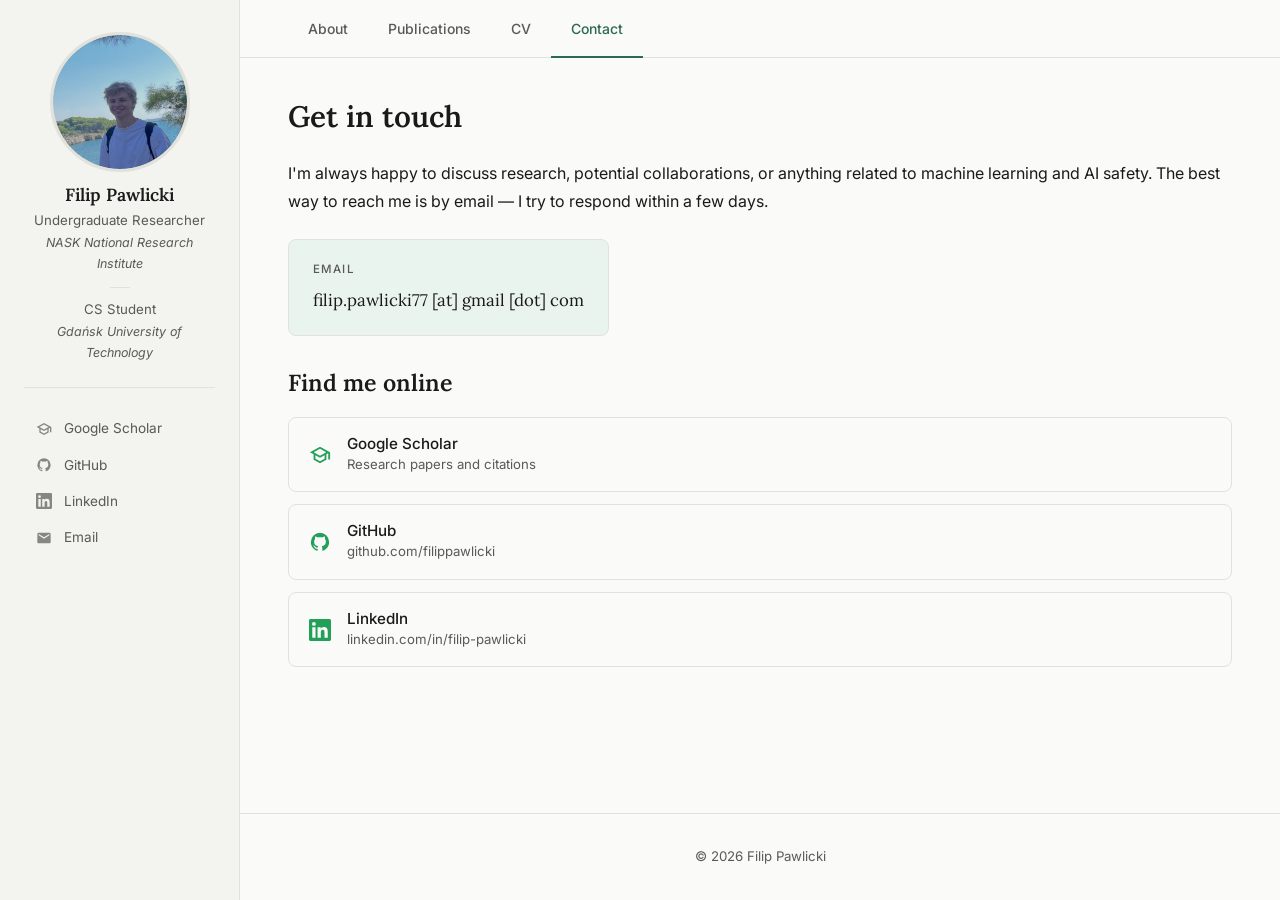
==== contact.html @ d453c916 "Add site content, custom domain, SEO files" ====
<!DOCTYPE html>
<html lang="en">
<head>
  <meta charset="UTF-8">
  <meta name="viewport" content="width=device-width, initial-scale=1.0">
  <meta name="description" content="Get in touch with Filip Pawlicki — Undergraduate Researcher at NASK and ML researcher. Open to research collaborations.">
  <meta property="og:title" content="Contact — Filip Pawlicki">
  <meta property="og:description" content="Get in touch with Filip Pawlicki — Undergraduate Researcher at NASK and ML researcher.">
  <meta property="og:type" content="website">
  <meta property="og:url" content="https://filippawlicki.com/contact.html">
  <meta property="og:image" content="https://filippawlicki.com/assets/photo.jpg">
  <meta property="og:image:width" content="474">
  <meta property="og:image:height" content="474">
  <meta name="twitter:card" content="summary">
  <meta name="twitter:image" content="https://filippawlicki.com/assets/photo.jpg">
  <link rel="canonical" href="https://filippawlicki.com/contact.html">
  <title>Contact — Filip Pawlicki</title>
  <link rel="icon" href="favicon.svg" type="image/svg+xml">
  <link rel="stylesheet" href="style.css">
</head>
<body>
  <div class="page-wrapper">

    <aside class="sidebar" aria-label="Site sidebar">
      <div class="sidebar-profile">
        <div class="photo-circle">
          <img src="assets/photo.jpg" alt="Filip Pawlicki">
        </div>
        <div class="sidebar-profile-text">
          <span class="sidebar-name">Filip Pawlicki</span>
          <span class="sidebar-title">Undergraduate Researcher</span>
          <span class="sidebar-institution">NASK National Research Institute</span>
          <span class="sidebar-profile-sep" aria-hidden="true"></span>
          <span class="sidebar-title">CS Student</span>
          <span class="sidebar-institution">Gdańsk University of Technology</span>
        </div>
      </div>

      <hr class="sidebar-divider">

      <ul class="sidebar-links" aria-label="Social links">
        <li>
          <a href="https://scholar.google.com/citations?hl=pl&user=1ZQL4qIAAAAJ" target="_blank" rel="noopener noreferrer" title="Google Scholar profile">
            <svg xmlns="http://www.w3.org/2000/svg" viewBox="0 0 24 24" fill="currentColor" aria-hidden="true">
              <path d="M12 3 1 9l4 2.18v6L12 21l7-3.82v-6l2-1.09V17h2V9L12 3zm6.82 6L12 12.72 5.18 9 12 5.28 18.82 9zM17 15.99l-5 2.73-5-2.73v-3.72L12 15l5-2.73v3.72z"/>
            </svg>
            Google Scholar
          </a>
        </li>
        <li>
          <a href="https://github.com/filippawlicki" target="_blank" rel="noopener noreferrer" title="GitHub profile">
            <svg xmlns="http://www.w3.org/2000/svg" viewBox="0 0 24 24" fill="currentColor" aria-hidden="true">
              <path d="M12 2A10 10 0 0 0 2 12c0 4.42 2.87 8.17 6.84 9.5.5.08.66-.23.66-.5v-1.69c-2.77.6-3.36-1.34-3.36-1.34-.46-1.16-1.11-1.47-1.11-1.47-.91-.62.07-.6.07-.6 1 .07 1.53 1.03 1.53 1.03.87 1.52 2.34 1.07 2.91.83.09-.65.35-1.09.63-1.34-2.22-.25-4.55-1.11-4.55-4.92 0-1.11.38-2 1.03-2.71-.1-.25-.45-1.29.1-2.64 0 0 .84-.27 2.75 1.02.79-.22 1.65-.33 2.5-.33.85 0 1.71.11 2.5.33 1.91-1.29 2.75-1.02 2.75-1.02.55 1.35.2 2.39.1 2.64.65.71 1.03 1.6 1.03 2.71 0 3.82-2.34 4.66-4.57 4.91.36.31.69.92.69 1.85V21c0 .27.16.59.67.5C19.14 20.16 22 16.42 22 12A10 10 0 0 0 12 2z"/>
            </svg>
            GitHub
          </a>
        </li>
        <li>
          <a href="https://www.linkedin.com/in/filip-pawlicki/" target="_blank" rel="noopener noreferrer" title="LinkedIn profile">
            <svg xmlns="http://www.w3.org/2000/svg" viewBox="0 0 24 24" fill="currentColor" aria-hidden="true">
              <path d="M20.447 20.452h-3.554v-5.569c0-1.328-.027-3.037-1.852-3.037-1.853 0-2.136 1.445-2.136 2.939v5.667H9.351V9h3.414v1.561h.046c.477-.9 1.637-1.85 3.37-1.85 3.601 0 4.267 2.37 4.267 5.455v6.286zM5.337 7.433a2.062 2.062 0 0 1-2.063-2.065 2.064 2.064 0 1 1 2.063 2.065zm1.782 13.019H3.555V9h3.564v11.452zM22.225 0H1.771C.792 0 0 .774 0 1.729v20.542C0 23.227.792 24 1.771 24h20.451C23.2 24 24 23.227 24 22.271V1.729C24 .774 23.2 0 22.222 0h.003z"/>
            </svg>
            LinkedIn
          </a>
        </li>
        <li>
          <a href="mailto:filip.pawlicki77@gmail.com" title="Send email">
            <svg xmlns="http://www.w3.org/2000/svg" viewBox="0 0 24 24" fill="currentColor" aria-hidden="true">
              <path d="M20 4H4c-1.1 0-2 .9-2 2v12c0 1.1.9 2 2 2h16c1.1 0 2-.9 2-2V6c0-1.1-.9-2-2-2zm0 4-8 5-8-5V6l8 5 8-5v2z"/>
            </svg>
            Email
          </a>
        </li>
      </ul>
    </aside>

    <div class="main-wrapper">

      <nav class="site-nav" aria-label="Main navigation">
        <ul>
          <li><a href="index.html">About</a></li>
          <li><a href="publications.html">Publications</a></li>
          <li><a href="cv.html">CV</a></li>
          <li><a href="contact.html" class="active" aria-current="page">Contact</a></li>
        </ul>
      </nav>

      <main class="main-content">

        <section aria-labelledby="contact-heading">
          <h1 id="contact-heading">Get in touch</h1>

          <p class="contact-intro">
            I'm always happy to discuss research, potential collaborations, or anything
            related to machine learning and AI safety. The best way to reach me is
            by email — I try to respond within a few days.
          </p>

          <div class="contact-email-block">
            <p class="contact-email-label">Email</p>
            <p class="contact-email-address">filip.pawlicki77 [at] gmail [dot] com</p>
          </div>

          <h2>Find me online</h2>
          <div class="contact-links">

            <a href="https://scholar.google.com/citations?hl=pl&user=1ZQL4qIAAAAJ" class="contact-link-item" target="_blank" rel="noopener noreferrer" title="Google Scholar profile">
              <svg class="contact-link-icon" xmlns="http://www.w3.org/2000/svg" viewBox="0 0 24 24" fill="currentColor" aria-hidden="true">
                <path d="M12 3 1 9l4 2.18v6L12 21l7-3.82v-6l2-1.09V17h2V9L12 3zm6.82 6L12 12.72 5.18 9 12 5.28 18.82 9zM17 15.99l-5 2.73-5-2.73v-3.72L12 15l5-2.73v3.72z"/>
              </svg>
              <div>
                <span class="contact-link-label">Google Scholar</span>
                <span class="contact-link-sub">Research papers and citations</span>
              </div>
            </a>

            <a href="https://github.com/filippawlicki" class="contact-link-item" target="_blank" rel="noopener noreferrer" title="GitHub profile">
              <svg class="contact-link-icon" xmlns="http://www.w3.org/2000/svg" viewBox="0 0 24 24" fill="currentColor" aria-hidden="true">
                <path d="M12 2A10 10 0 0 0 2 12c0 4.42 2.87 8.17 6.84 9.5.5.08.66-.23.66-.5v-1.69c-2.77.6-3.36-1.34-3.36-1.34-.46-1.16-1.11-1.47-1.11-1.47-.91-.62.07-.6.07-.6 1 .07 1.53 1.03 1.53 1.03.87 1.52 2.34 1.07 2.91.83.09-.65.35-1.09.63-1.34-2.22-.25-4.55-1.11-4.55-4.92 0-1.11.38-2 1.03-2.71-.1-.25-.45-1.29.1-2.64 0 0 .84-.27 2.75 1.02.79-.22 1.65-.33 2.5-.33.85 0 1.71.11 2.5.33 1.91-1.29 2.75-1.02 2.75-1.02.55 1.35.2 2.39.1 2.64.65.71 1.03 1.6 1.03 2.71 0 3.82-2.34 4.66-4.57 4.91.36.31.69.92.69 1.85V21c0 .27.16.59.67.5C19.14 20.16 22 16.42 22 12A10 10 0 0 0 12 2z"/>
              </svg>
              <div>
                <span class="contact-link-label">GitHub</span>
                <span class="contact-link-sub">github.com/filippawlicki</span>
              </div>
            </a>

            <a href="https://www.linkedin.com/in/filip-pawlicki/" class="contact-link-item" target="_blank" rel="noopener noreferrer" title="LinkedIn profile">
              <svg class="contact-link-icon" xmlns="http://www.w3.org/2000/svg" viewBox="0 0 24 24" fill="currentColor" aria-hidden="true">
                <path d="M20.447 20.452h-3.554v-5.569c0-1.328-.027-3.037-1.852-3.037-1.853 0-2.136 1.445-2.136 2.939v5.667H9.351V9h3.414v1.561h.046c.477-.9 1.637-1.85 3.37-1.85 3.601 0 4.267 2.37 4.267 5.455v6.286zM5.337 7.433a2.062 2.062 0 0 1-2.063-2.065 2.064 2.064 0 1 1 2.063 2.065zm1.782 13.019H3.555V9h3.564v11.452zM22.225 0H1.771C.792 0 0 .774 0 1.729v20.542C0 23.227.792 24 1.771 24h20.451C23.2 24 24 23.227 24 22.271V1.729C24 .774 23.2 0 22.222 0h.003z"/>
              </svg>
              <div>
                <span class="contact-link-label">LinkedIn</span>
                <span class="contact-link-sub">linkedin.com/in/filip-pawlicki</span>
              </div>
            </a>

          </div>
        </section>

      </main>

      <footer class="site-footer">
        <p>© 2026 Filip Pawlicki</p>
      </footer>

    </div>
  </div>
</body>
</html>
---- style.css ----
@import url('https://fonts.googleapis.com/css2?family=Inter:wght@400;500&family=Lora:ital,wght@0,400;0,600;1,400&display=swap');

:root {
  --color-bg:            #fafaf8;
  --color-text:          #1a1a18;
  --color-secondary:     #5a5a54;
  --color-accent:        #2d6a4f;
  --color-accent-vivid:  #22a05a;
  --color-accent-light:  #eaf4ef;
  --color-border:        #e2e2dc;
  --color-sidebar-bg:    #f3f3ef;
  --color-photo-bg:      #d8d8d2;

  --font-body:    'Inter', system-ui, -apple-system, sans-serif;
  --font-heading: 'Lora', Georgia, 'Times New Roman', serif;

  --sp-1:  0.25rem;
  --sp-2:  0.5rem;
  --sp-3:  0.75rem;
  --sp-4:  1rem;
  --sp-5:  1.25rem;
  --sp-6:  1.5rem;
  --sp-8:  2rem;
  --sp-10: 2.5rem;
  --sp-12: 3rem;

  --sidebar-width:     240px;
  --content-max-width: 1050px;

  --transition:    0.15s ease;
  --radius-sm:     4px;
  --radius-md:     8px;
  --radius-lg:     14px;
  --radius-full:   9999px;
  --shadow-card:   0 2px 8px rgba(0,0,0,0.06);
  --shadow-hover:  0 6px 22px rgba(0,0,0,0.10);
}

*, *::before, *::after {
  box-sizing: border-box;
  margin: 0;
  padding: 0;
}

html {
  font-size: 16px;
  scroll-behavior: smooth;
  -webkit-font-smoothing: antialiased;
  -moz-osx-font-smoothing: grayscale;
}

body {
  background-color: var(--color-bg);
  color: var(--color-text);
  font-family: var(--font-body);
  font-size: 1rem;
  line-height: 1.65;
}

img {
  max-width: 100%;
  height: auto;
  display: block;
}

ul, ol {
  list-style: none;
}

a {
  color: var(--color-accent);
  text-decoration: none;
  transition: color var(--transition);
}

a:hover {
  text-decoration: underline;
  text-underline-offset: 3px;
}

a.external::after {
  content: '\202F\2197';
  font-size: 0.75em;
  opacity: 0.6;
  display: inline;
  text-decoration: none;
}

h1, h2, h3, h4 {
  font-family: var(--font-heading);
  line-height: 1.25;
  color: var(--color-text);
}

h1 { font-size: 1.85rem; font-weight: 600; margin-bottom: var(--sp-6); }
h2 { font-size: 1.45rem; font-weight: 600; margin-bottom: var(--sp-5); }
h3 { font-size: 1.15rem; font-weight: 600; margin-bottom: var(--sp-3); }

p {
  margin-bottom: var(--sp-4);
}

p:last-child {
  margin-bottom: 0;
}

.page-wrapper {
  display: flex;
  min-height: 100vh;
  align-items: flex-start;
}

.sidebar {
  width: var(--sidebar-width);
  flex-shrink: 0;
  background-color: var(--color-sidebar-bg);
  border-right: 1px solid var(--color-border);
  padding: var(--sp-8) var(--sp-6);
  position: sticky;
  top: 0;
  height: 100vh;
  overflow-y: auto;
  display: flex;
  flex-direction: column;
  gap: var(--sp-5);
  scrollbar-width: none;
}

.sidebar::-webkit-scrollbar {
  width: 0;
}

.sidebar-profile {
  display: flex;
  flex-direction: column;
  align-items: center;
  text-align: center;
  gap: var(--sp-3);
}

.photo-circle {
  width: 140px;
  height: 140px;
  border-radius: 50%;
  background-color: var(--color-photo-bg);
  border: 3px solid var(--color-border);
  display: flex;
  align-items: center;
  justify-content: center;
  overflow: hidden;
  flex-shrink: 0;
  position: relative;
}

.photo-circle img {
  width: 100%;
  height: 100%;
  object-fit: cover;
  position: absolute;
  inset: 0;
  border-radius: 50%;
}

.photo-initials {
  font-family: var(--font-heading);
  font-size: 2rem;
  font-weight: 600;
  color: var(--color-secondary);
  letter-spacing: 0.06em;
  user-select: none;
}

.sidebar-profile-text {
  display: flex;
  flex-direction: column;
  gap: var(--sp-1);
  align-items: center;
}

.sidebar-name {
  font-family: var(--font-heading);
  font-size: 1.1rem;
  font-weight: 600;
  color: var(--color-text);
  line-height: 1.3;
}

.sidebar-title {
  font-size: 0.83rem;
  color: var(--color-secondary);
  line-height: 1.4;
  font-weight: 400;
}

.sidebar-institution {
  font-size: 0.78rem;
  color: var(--color-secondary);
  font-style: italic;
}

.sidebar-divider {
  border: none;
  border-top: 1px solid var(--color-border);
  margin: var(--sp-1) 0;
}

.sidebar-links {
  display: flex;
  flex-direction: column;
  gap: var(--sp-1);
}

.sidebar-links li a {
  display: flex;
  align-items: center;
  gap: var(--sp-3);
  font-size: 0.85rem;
  font-weight: 400;
  color: var(--color-secondary);
  text-decoration: none;
  padding: var(--sp-2) var(--sp-3);
  border-radius: var(--radius-sm);
  transition: color var(--transition), background-color var(--transition);
  line-height: 1.2;
}

.sidebar-links li a:hover {
  color: var(--color-accent-vivid);
  background-color: var(--color-accent-light);
  text-decoration: none;
}

.sidebar-links li a svg {
  width: 16px;
  height: 16px;
  flex-shrink: 0;
  opacity: 0.7;
  transition: opacity var(--transition);
}

.sidebar-links li a:hover svg {
  opacity: 1;
}

.main-wrapper {
  flex: 1;
  min-width: 0;
  display: flex;
  flex-direction: column;
  min-height: 100vh;
}

.site-nav {
  border-bottom: 1px solid var(--color-border);
  padding: 0 var(--sp-12);
  background-color: var(--color-bg);
  position: sticky;
  top: 0;
  z-index: 10;
}

.site-nav ul {
  display: flex;
  flex-wrap: wrap;
  gap: 0;
  list-style: none;
}

.site-nav ul li a {
  display: block;
  padding: var(--sp-4) var(--sp-5);
  font-size: 0.875rem;
  font-weight: 500;
  color: var(--color-secondary);
  text-decoration: none;
  border-bottom: 2px solid transparent;
  transition: color var(--transition), border-color var(--transition);
  position: relative;
  bottom: -1px;
}

.site-nav ul li a:hover {
  color: #5a9e78;
  border-bottom-color: #5a9e78;
  text-decoration: none;
}

.site-nav ul li a.active {
  color: var(--color-accent);
  border-bottom-color: var(--color-accent);
}

.main-content {
  padding: var(--sp-10) var(--sp-12);
  max-width: var(--content-max-width);
  width: 100%;
  flex: 1;
  margin-left: auto;
  margin-right: auto;
}

.site-footer {
  padding: var(--sp-8) var(--sp-12);
  border-top: 1px solid var(--color-border);
  text-align: center;
  font-size: 0.83rem;
  color: var(--color-secondary);
}

section + section {
  margin-top: var(--sp-10);
}

.section-title {
  font-family: var(--font-heading);
  font-size: 1.45rem;
  font-weight: 600;
  color: var(--color-text);
  margin-bottom: var(--sp-5);
  padding-bottom: var(--sp-3);
  border-bottom: 1px solid var(--color-border);
}

.intro-line {
  font-size: 1rem;
  color: var(--color-secondary);
  margin-bottom: var(--sp-8);
  line-height: 1.7;
}

.bio-text {
  font-size: 1rem;
  line-height: 1.8;
  color: var(--color-text);
}

.interests-tags {
  display: flex;
  flex-wrap: wrap;
  gap: var(--sp-2);
  margin-top: var(--sp-3);
}

.news-list {
  display: flex;
  flex-direction: column;
}

.news-item {
  display: flex;
  gap: var(--sp-5);
  align-items: baseline;
  padding: var(--sp-3) 0;
  border-bottom: 1px solid var(--color-border);
  font-size: 0.9rem;
}

.news-item:last-child {
  border-bottom: none;
}

.news-year {
  color: var(--color-accent);
  font-weight: 500;
  font-size: 0.83rem;
  flex-shrink: 0;
  min-width: 2.5rem;
}

.news-text {
  color: var(--color-text);
  line-height: 1.55;
}

.publications-list {
  display: flex;
  flex-direction: column;
  gap: var(--sp-6);
}

.publication-card {
  border-left: 3px solid var(--color-accent);
  background-color: var(--color-accent-light);
  padding: var(--sp-5) var(--sp-6);
  border-radius: 0 var(--radius-md) var(--radius-md) 0;
}

.publication-title {
  font-family: var(--font-heading);
  font-size: 1.1rem;
  font-weight: 600;
  color: var(--color-text);
  margin-bottom: var(--sp-2);
  line-height: 1.35;
}

.publication-authors {
  font-size: 0.9rem;
  color: var(--color-secondary);
  margin-bottom: var(--sp-1);
  line-height: 1.5;
}

.author-self {
  color: var(--color-accent);
  font-weight: 500;
}

.publication-venue {
  font-size: 0.85rem;
  color: var(--color-secondary);
  font-style: italic;
  margin-bottom: var(--sp-3);
}

.publication-abstract {
  font-size: 0.875rem;
  color: var(--color-secondary);
  margin-bottom: var(--sp-4);
  line-height: 1.65;
}

.publication-links {
  display: flex;
  flex-wrap: wrap;
  gap: var(--sp-2);
}

.pill-link {
  display: inline-flex;
  align-items: center;
  gap: 2px;
  padding: var(--sp-1) var(--sp-3);
  border: 1.5px solid var(--color-accent-vivid);
  color: var(--color-accent-vivid);
  border-radius: var(--radius-full);
  font-size: 0.78rem;
  font-weight: 500;
  text-decoration: none;
  font-family: var(--font-body);
  letter-spacing: 0.01em;
  transition: background-color var(--transition), color var(--transition);
}

.pill-link:hover {
  background-color: var(--color-accent-vivid);
  color: #fff;
  text-decoration: none;
}

.publications-note {
  font-style: italic;
  font-size: 0.875rem;
  color: var(--color-secondary);
  margin-top: var(--sp-6);
}

.projects-grid {
  display: flex;
  flex-direction: column;
  gap: var(--sp-6);
}

.project-card {
  border: 1px solid var(--color-border);
  border-radius: var(--radius-lg);
  padding: var(--sp-6);
  background-color: var(--color-bg);
  transition: transform var(--transition), box-shadow var(--transition);
}

.project-card:hover {
  transform: translateY(-2px);
  box-shadow: var(--shadow-hover);
}

.project-card.project-muted {
  background-color: var(--color-sidebar-bg);
  border-style: dashed;
}

.project-card.project-muted:hover {
  transform: translateY(-1px);
  box-shadow: var(--shadow-card);
}

.project-title {
  font-family: var(--font-heading);
  font-size: 1.15rem;
  font-weight: 600;
  color: var(--color-text);
  margin-bottom: var(--sp-2);
}

.project-description {
  font-size: 0.9rem;
  color: var(--color-secondary);
  line-height: 1.7;
  margin-bottom: var(--sp-4);
}

.project-tags {
  display: flex;
  flex-wrap: wrap;
  gap: var(--sp-2);
  margin-bottom: var(--sp-4);
}

.tag {
  padding: 2px var(--sp-3);
  background-color: var(--color-sidebar-bg);
  border: 1px solid var(--color-border);
  border-radius: var(--radius-full);
  font-size: 0.75rem;
  color: var(--color-secondary);
  font-weight: 500;
  letter-spacing: 0.02em;
}

.project-links {
  display: flex;
  flex-wrap: wrap;
  gap: var(--sp-3);
}

.cv-meta {
  display: flex;
  align-items: baseline;
  justify-content: space-between;
  flex-wrap: wrap;
  gap: var(--sp-3);
  margin-bottom: var(--sp-8);
  padding-bottom: var(--sp-5);
  border-bottom: 1px solid var(--color-border);
}

.cv-updated {
  font-size: 0.85rem;
  color: var(--color-secondary);
}

.cv-section {
  margin-bottom: var(--sp-8);
}

.cv-section:last-child {
  margin-bottom: 0;
}

.cv-section-heading {
  font-family: var(--font-body);
  font-size: 0.72rem;
  font-weight: 500;
  color: var(--color-accent);
  text-transform: uppercase;
  letter-spacing: 0.12em;
  padding-bottom: var(--sp-2);
  border-bottom: 1px solid var(--color-border);
  margin-bottom: var(--sp-4);
}

.cv-entry {
  display: grid;
  grid-template-columns: 1fr auto;
  grid-template-rows: auto auto;
  column-gap: var(--sp-6);
  row-gap: var(--sp-1);
  padding-bottom: var(--sp-4);
  margin-bottom: var(--sp-4);
  border-bottom: 1px solid var(--color-border);
}

.cv-entry:last-child {
  border-bottom: none;
  padding-bottom: 0;
  margin-bottom: 0;
}

.cv-entry-title {
  font-weight: 500;
  font-size: 0.95rem;
  color: var(--color-text);
  grid-column: 1;
  grid-row: 1;
}

.cv-entry-subtitle {
  font-size: 0.875rem;
  color: var(--color-secondary);
  grid-column: 1 / -1;
  grid-row: 2;
}

.cv-entry-details {
  list-style: none;
  grid-column: 1 / -1;
  grid-row: 3;
  margin-top: var(--sp-1);
  display: flex;
  flex-direction: column;
  gap: 2px;
}

.cv-entry-details li {
  position: relative;
  padding-left: 1.1em;
  font-size: 0.85rem;
  color: var(--color-secondary);
  line-height: 1.55;
}

.cv-entry-details li::before {
  content: '–';
  position: absolute;
  left: 0;
  opacity: 0.45;
}

.cv-entry-date {
  font-size: 0.83rem;
  color: var(--color-secondary);
  text-align: right;
  white-space: nowrap;
  grid-column: 2;
  grid-row: 1;
  align-self: start;
}

.cv-skills-table {
  display: grid;
  grid-template-columns: 7rem 1fr;
  gap: var(--sp-3) var(--sp-5);
  align-items: baseline;
}

.cv-skill-label {
  font-size: 0.875rem;
  font-weight: 500;
  color: var(--color-text);
}

.cv-skill-value {
  font-size: 0.875rem;
  color: var(--color-secondary);
}

.contact-intro {
  font-size: 1rem;
  color: var(--color-text);
  line-height: 1.75;
  margin-bottom: var(--sp-6);
}

.contact-email-block {
  background-color: var(--color-accent-light);
  border: 1px solid var(--color-border);
  border-radius: var(--radius-md);
  padding: var(--sp-5) var(--sp-6);
  display: inline-block;
  margin-bottom: var(--sp-8);
}

.contact-email-label {
  font-size: 0.72rem;
  font-weight: 500;
  color: var(--color-secondary);
  text-transform: uppercase;
  letter-spacing: 0.1em;
  margin-bottom: var(--sp-2);
}

.contact-email-address {
  font-family: var(--font-heading);
  font-size: 1.05rem;
  color: var(--color-text);
  user-select: all;
}

.contact-links {
  display: flex;
  flex-direction: column;
  gap: var(--sp-3);
}

.contact-link-item {
  display: flex;
  align-items: center;
  gap: var(--sp-4);
  padding: var(--sp-4) var(--sp-5);
  border: 1px solid var(--color-border);
  border-radius: var(--radius-md);
  color: var(--color-text);
  text-decoration: none;
  background-color: var(--color-bg);
  transition: border-color var(--transition), background-color var(--transition), transform var(--transition), color var(--transition);
}

.contact-link-item:hover {
  border-color: var(--color-accent);
  background-color: var(--color-accent-light);
  transform: translateY(-1px);
  color: var(--color-accent);
  text-decoration: none;
}

.contact-link-icon {
  width: 22px;
  height: 22px;
  flex-shrink: 0;
  color: var(--color-accent-vivid);
  transition: color var(--transition);
}

.contact-link-label {
  font-weight: 500;
  font-size: 0.95rem;
  display: block;
  line-height: 1.3;
}

.contact-link-sub {
  font-size: 0.825rem;
  color: var(--color-secondary);
  display: block;
  transition: color var(--transition);
}

.contact-link-item:hover .contact-link-sub {
  color: var(--color-accent);
  opacity: 0.8;
}

@media (max-width: 768px) {
  .page-wrapper {
    flex-direction: column;
  }

  .sidebar {
    width: 100%;
    height: auto;
    position: static;
    padding: var(--sp-5);
    border-right: none;
    border-bottom: 1px solid var(--color-border);
    flex-direction: column;
    align-items: flex-start;
    gap: var(--sp-4);
    overflow: visible;
  }

  .sidebar-profile {
    flex-direction: row;
    text-align: left;
    align-items: center;
    gap: var(--sp-4);
    width: 100%;
  }

  .sidebar-profile-text {
    align-items: flex-start;
  }

  .photo-circle {
    width: 68px;
    height: 68px;
  }

  .photo-initials {
    font-size: 1.2rem;
  }

  .sidebar-divider {
    display: none;
  }

  .sidebar-links {
    flex-direction: row;
    flex-wrap: wrap;
    gap: var(--sp-1);
    width: 100%;
  }

  .site-nav {
    padding: 0 var(--sp-4);
    position: static;
  }

  .site-nav ul {
    flex-wrap: nowrap;
    overflow-x: auto;
    -webkit-overflow-scrolling: touch;
    scrollbar-width: none;
  }

  .site-nav ul::-webkit-scrollbar {
    height: 0;
  }

  .site-nav ul li a {
    padding: var(--sp-3) var(--sp-4);
    white-space: nowrap;
    font-size: 0.83rem;
  }

  .main-content {
    padding: var(--sp-6) var(--sp-5);
  }

  .site-footer {
    padding: var(--sp-6) var(--sp-5);
  }

  .cv-entry {
    grid-template-columns: 1fr;
    grid-template-rows: auto auto auto;
    gap: var(--sp-1);
  }

  .cv-entry-date {
    text-align: left;
    grid-column: 1;
    grid-row: 2;
    color: var(--color-accent);
    font-size: 0.8rem;
  }

  .cv-entry-subtitle {
    grid-row: 3;
  }

  .cv-entry-details {
    grid-row: 4;
  }

  .cv-skills-table {
    grid-template-columns: 1fr;
    gap: var(--sp-1);
  }

  .cv-skill-label {
    margin-top: var(--sp-3);
    color: var(--color-accent);
    font-size: 0.8rem;
    text-transform: uppercase;
    letter-spacing: 0.05em;
  }

  .cv-meta {
    flex-direction: column;
    align-items: flex-start;
    gap: var(--sp-2);
  }

  .contact-email-block {
    width: 100%;
    display: block;
  }

  h1 { font-size: 1.5rem; }
  h2 { font-size: 1.25rem; }
}

.cv-name-print {
  display: none;
}

.cv-contact-line {
  font-size: 0.85rem;
  color: var(--color-secondary);
  margin-bottom: var(--sp-6);
}

.cv-contact-line a {
  color: var(--color-secondary);
  text-decoration: none;
}

.cv-contact-line a:hover {
  color: var(--color-accent);
  text-decoration: underline;
}

@media print {
  .cv-contact-line a {
    color: #000;
  }
}

.sidebar-profile-sep {
  display: block;
  width: 20px;
  height: 1px;
  background-color: var(--color-border);
  margin: var(--sp-2) 0;
  flex-shrink: 0;
}

button.pill-link {
  cursor: pointer;
  background: transparent;
  line-height: 1;
}

@media (min-width: 769px) {
  .cv-print-actions {
    text-align: right;
  }
}

.cv-print-note {
  font-size: 0.78rem;
  color: var(--color-secondary);
  margin-top: var(--sp-2);
  font-style: italic;
}

@page {
  margin: 0;
}

@media print {
  .sidebar,
  .site-nav,
  .site-footer,
  .cv-print-btn,
  .cv-print-note {
    display: none !important;
  }

  .page-wrapper {
    display: block;
  }

  .main-wrapper {
    width: 100%;
  }

  .main-content {
    padding: 1cm 1.5cm;
    max-width: 100%;
  }

  body {
    font-size: 9.5pt;
    color: #000;
    background: #fff;
    line-height: 1.5;
  }

  h1, h2, h3, h4 {
    color: #000;
  }

  .cv-name-print {
    display: block;
    text-align: center;
    font-family: 'Lora', Georgia, serif;
    font-size: 20pt;
    font-weight: 600;
    color: #000;
    margin-bottom: 0.05cm;
  }

  h1 {
    text-align: center;
    font-size: 8pt;
    font-weight: 400;
    letter-spacing: 0.15em;
    text-transform: uppercase;
    color: #555;
    margin-bottom: 0.15cm;
  }

  a {
    color: #000;
    text-decoration: none;
  }

  a.external::after {
    display: none;
  }

  .pill-link {
    border-color: #444;
    color: #444;
  }

  .project-card,
  .publication-card {
    box-shadow: none;
    page-break-inside: avoid;
    break-inside: avoid;
  }

  .project-card:hover {
    transform: none;
    box-shadow: none;
  }

  .cv-contact-line {
    margin-bottom: 0.12cm;
    font-size: 8pt;
    text-align: center;
  }

  .cv-meta {
    margin-bottom: 0.2cm;
    padding-bottom: 0.12cm;
  }

  .cv-updated {
    font-size: 7pt;
    color: #999;
  }

  .cv-section {
    margin-bottom: 0.3cm;
    page-break-inside: avoid;
    break-inside: avoid;
  }

  .cv-section-heading {
    font-size: 6.5pt;
    margin-bottom: 0.12cm;
    padding-bottom: 0.06cm;
    color: #000;
    letter-spacing: 0.12em;
  }

  .cv-entry {
    padding-bottom: 0.12cm;
    margin-bottom: 0.12cm;
    row-gap: 1pt;
  }

  .cv-entry-title {
    font-size: 9.5pt;
    font-weight: 500;
  }

  .cv-entry-subtitle,
  .cv-entry-date {
    font-size: 8.5pt;
    line-height: 1.4;
  }

  .cv-entry-details {
    margin-top: 0.5pt;
  }

  .cv-entry-details li {
    font-size: 8.5pt;
    line-height: 1.4;
    padding-left: 0.9em;
  }

  .cv-skills-table {
    display: block;
    line-height: 1.55;
  }

  .cv-skill-label {
    display: inline;
    font-size: 7.5pt;
    font-weight: 600;
    color: #444;
    text-transform: uppercase;
    letter-spacing: 0.05em;
  }

  .cv-skill-label::after {
    content: ':  ';
  }

  .cv-skill-value {
    display: inline;
    font-size: 8.5pt;
    color: #111;
  }

  .cv-skill-value::after {
    content: '';
    display: block;
    height: 0.04cm;
  }
}
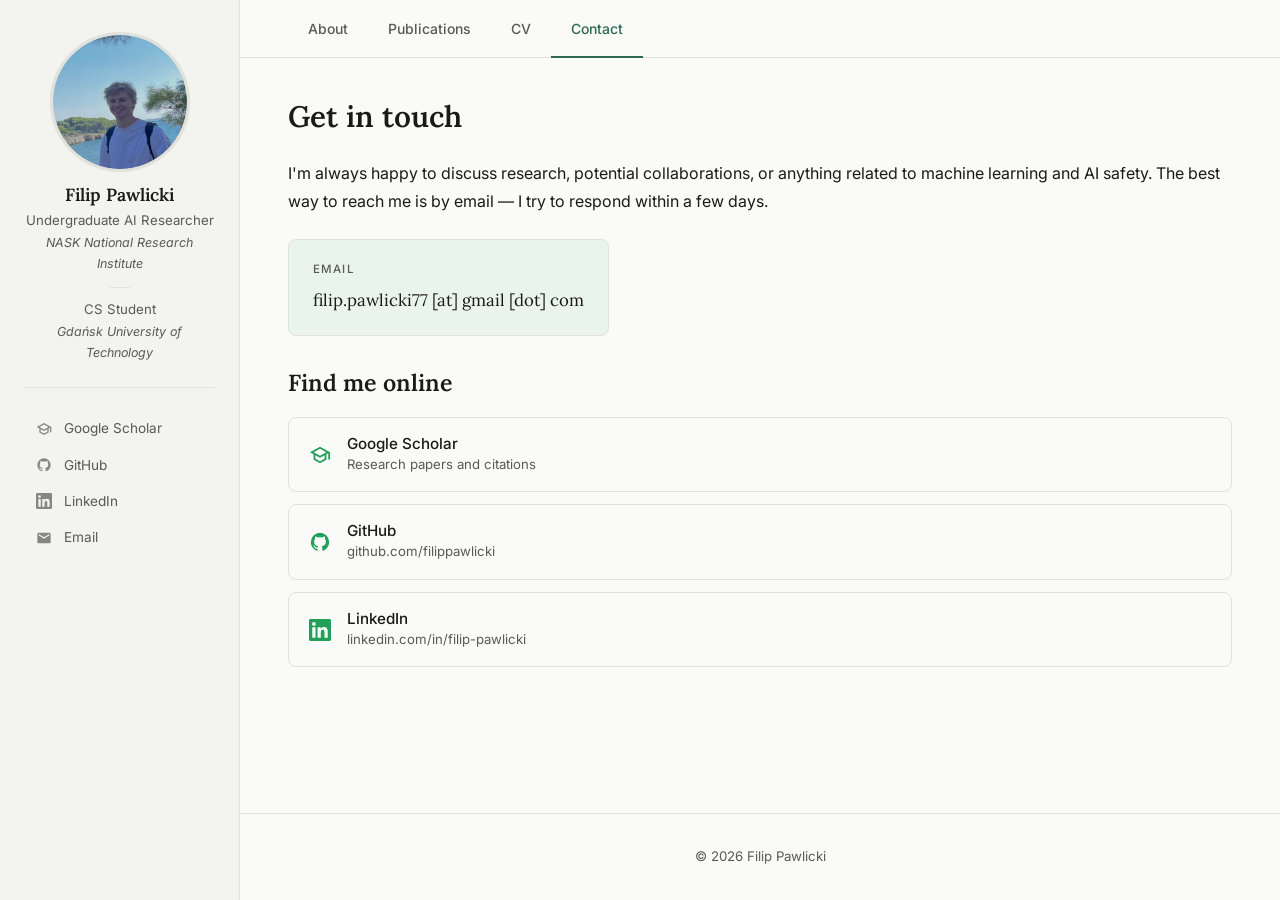
==== commit 58146e67: "Update title" ====
--- a/contact.html
+++ b/contact.html
@@ -3,9 +3,9 @@
 <head>
   <meta charset="UTF-8">
   <meta name="viewport" content="width=device-width, initial-scale=1.0">
-  <meta name="description" content="Get in touch with Filip Pawlicki — Undergraduate Researcher at NASK and ML researcher. Open to research collaborations.">
+  <meta name="description" content="Get in touch with Filip Pawlicki — Undergraduate AI Researcher at NASK and ML researcher. Open to research collaborations.">
   <meta property="og:title" content="Contact — Filip Pawlicki">
-  <meta property="og:description" content="Get in touch with Filip Pawlicki — Undergraduate Researcher at NASK and ML researcher.">
+  <meta property="og:description" content="Get in touch with Filip Pawlicki — Undergraduate AI Researcher at NASK and ML researcher.">
   <meta property="og:type" content="website">
   <meta property="og:url" content="https://filippawlicki.com/contact.html">
   <meta property="og:image" content="https://filippawlicki.com/assets/photo.jpg">
@@ -28,7 +28,7 @@
         </div>
         <div class="sidebar-profile-text">
           <span class="sidebar-name">Filip Pawlicki</span>
-          <span class="sidebar-title">Undergraduate Researcher</span>
+          <span class="sidebar-title">Undergraduate AI Researcher</span>
           <span class="sidebar-institution">NASK National Research Institute</span>
           <span class="sidebar-profile-sep" aria-hidden="true"></span>
           <span class="sidebar-title">CS Student</span>
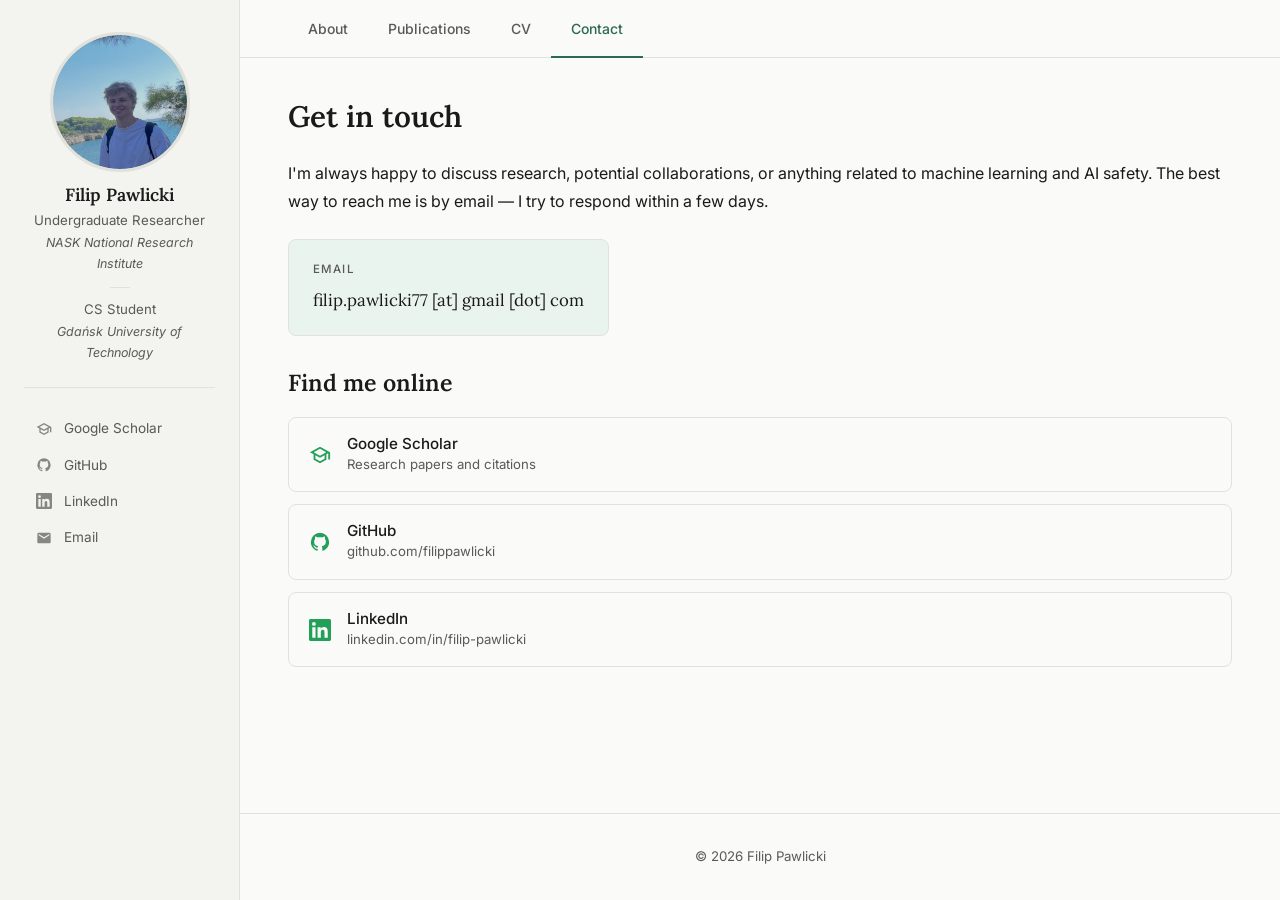
==== commit a411ceaf: "Update info" ====
--- a/contact.html
+++ b/contact.html
@@ -3,9 +3,9 @@
 <head>
   <meta charset="UTF-8">
   <meta name="viewport" content="width=device-width, initial-scale=1.0">
-  <meta name="description" content="Get in touch with Filip Pawlicki — Undergraduate AI Researcher at NASK and ML researcher. Open to research collaborations.">
+  <meta name="description" content="Get in touch with Filip Pawlicki — Undergraduate Researcher at NASK and ML researcher. Open to research collaborations.">
   <meta property="og:title" content="Contact — Filip Pawlicki">
-  <meta property="og:description" content="Get in touch with Filip Pawlicki — Undergraduate AI Researcher at NASK and ML researcher.">
+  <meta property="og:description" content="Get in touch with Filip Pawlicki — Undergraduate Researcher at NASK and ML researcher.">
   <meta property="og:type" content="website">
   <meta property="og:url" content="https://filippawlicki.com/contact.html">
   <meta property="og:image" content="https://filippawlicki.com/assets/photo.jpg">
@@ -28,7 +28,7 @@
         </div>
         <div class="sidebar-profile-text">
           <span class="sidebar-name">Filip Pawlicki</span>
-          <span class="sidebar-title">Undergraduate AI Researcher</span>
+          <span class="sidebar-title">Undergraduate Researcher</span>
           <span class="sidebar-institution">NASK National Research Institute</span>
           <span class="sidebar-profile-sep" aria-hidden="true"></span>
           <span class="sidebar-title">CS Student</span>
